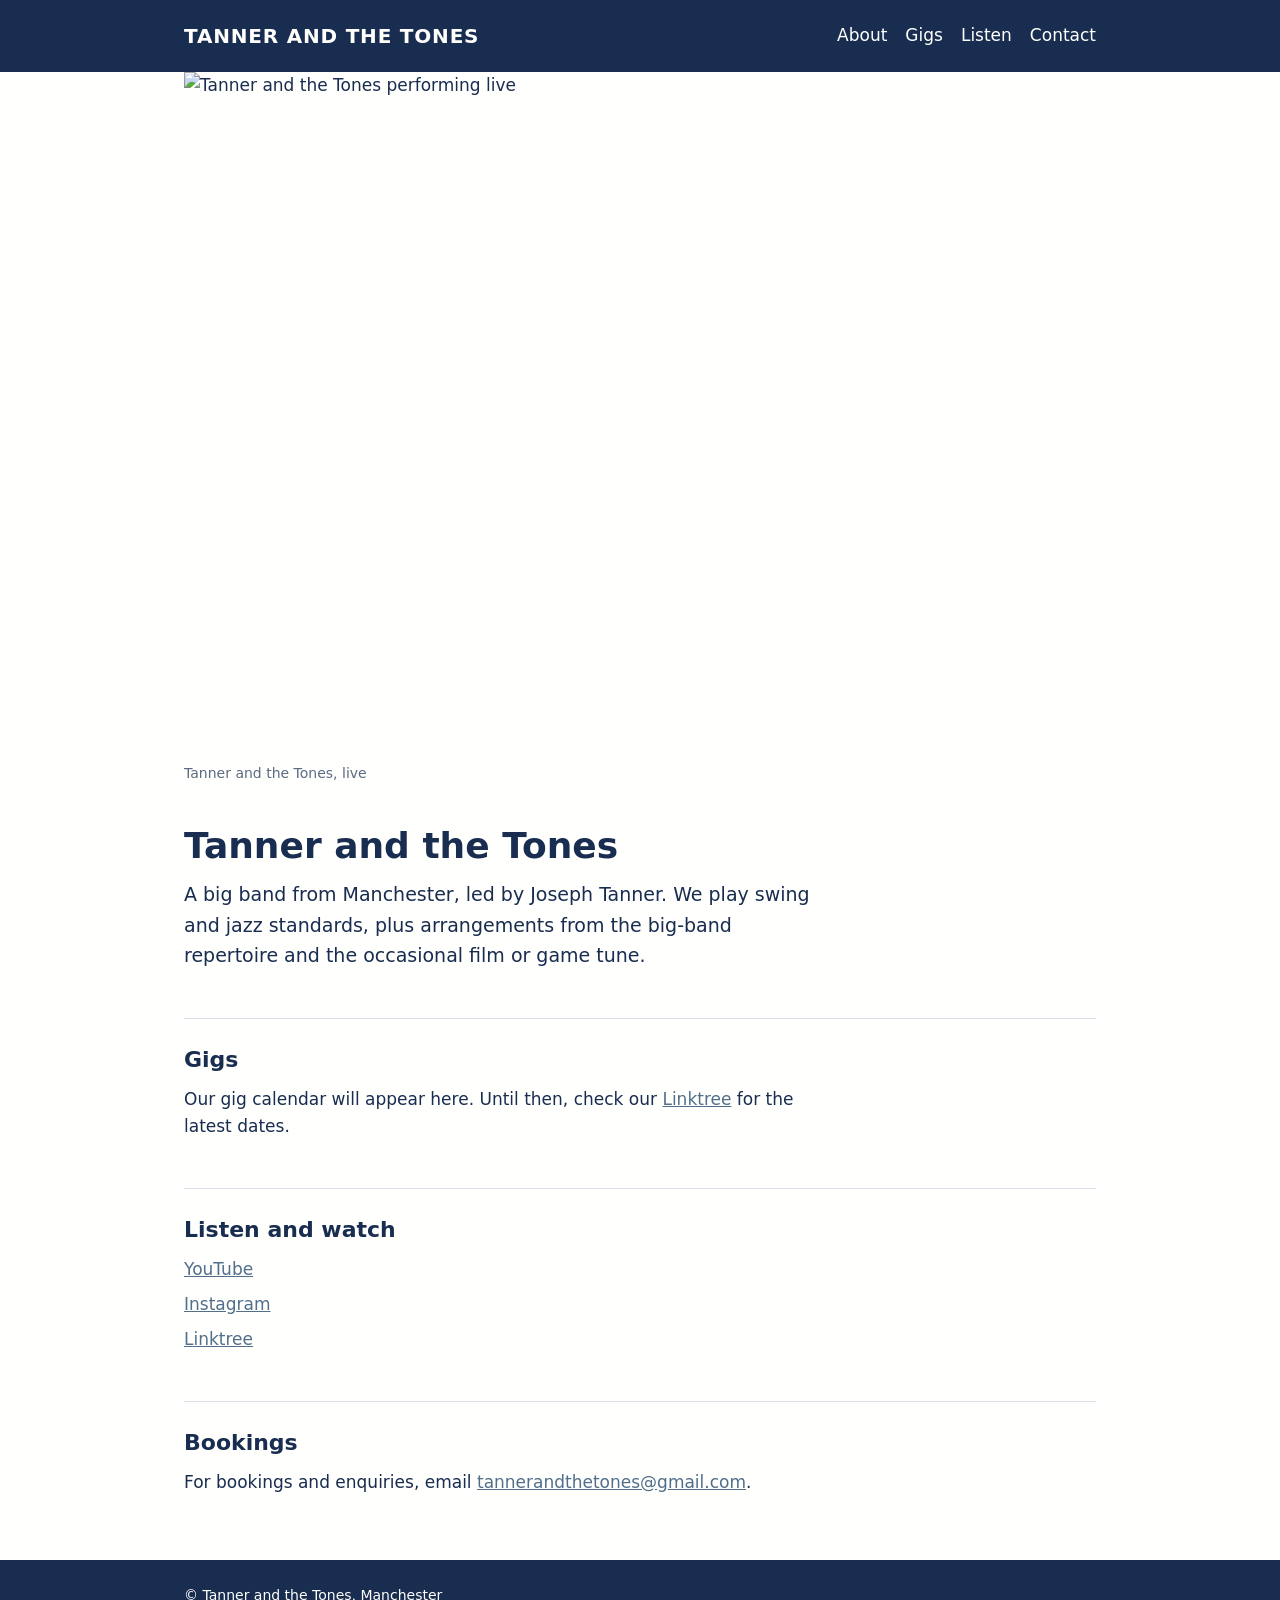
==== index.html @ 0545fab4 "Start of website" ====
<!doctype html>
<html lang="en">
  <head>
    <meta charset="utf-8" />
    <meta name="viewport" content="width=device-width, initial-scale=1" />
    <meta name="description" content="Tanner and the Tones, a big band from Manchester playing swing, jazz standards and big-band arrangements." />
    <meta name="theme-color" content="#192d50" />
    <title>Tanner and the Tones | Manchester Big Band</title>
    <link rel="stylesheet" href="styles.css?v=2" />
    <script src="script.js" defer></script>
  </head>
  <body>
    <header class="site-header">
      <a class="name" href="#top">Tanner and the Tones</a>
      <nav aria-label="Main navigation">
        <a href="#about">About</a>
        <a href="#gigs">Gigs</a>
        <a href="#listen">Listen</a>
        <a href="#contact">Contact</a>
      </nav>
    </header>

    <main id="top">
      <section class="hero">
        <img
          src="https://static.bandonthewall.org/app/uploads/2025/11/20199275D4A258C1CC031EAD6155E33288A86A4E69EC405DA0BA0A45FBB97D8D-1204x900.jpg"
          width="1204"
          height="900"
          alt="Tanner and the Tones performing live"
        />
        <p class="hero-caption">Tanner and the Tones, live</p>
      </section>

      <section class="intro" id="about">
        <h1>Tanner and the Tones</h1>
        <p class="lede">
          A big band from Manchester, led by Joseph Tanner. We play swing and jazz standards,
          plus arrangements from the big-band repertoire and the occasional film or game tune.
        </p>
      </section>

      <section class="section" id="gigs">
        <h2>Gigs</h2>
        <p>
          Our gig calendar will appear here. Until then, check our
          <a href="https://linktr.ee/tannerandthetones" target="_blank" rel="noreferrer">Linktree</a>
          for the latest dates.
        </p>
      </section>

      <section class="section" id="listen">
        <h2>Listen and watch</h2>
        <ul class="links">
          <li><a href="https://www.youtube.com/@tannerandthetones" target="_blank" rel="noreferrer">YouTube</a></li>
          <li><a href="https://www.instagram.com/manchesterjazzband" target="_blank" rel="noreferrer">Instagram</a></li>
          <li><a href="https://linktr.ee/tannerandthetones" target="_blank" rel="noreferrer">Linktree</a></li>
        </ul>
      </section>

      <section class="section" id="contact">
        <h2>Bookings</h2>
        <p>
          For bookings and enquiries, email
          <a href="mailto:tannerandthetones@gmail.com">tannerandthetones@gmail.com</a>.
        </p>
      </section>
    </main>

    <footer class="site-footer">
      <p>&copy; <span id="year"></span> Tanner and the Tones, Manchester</p>
    </footer>
  </body>
</html>
---- styles.css ----
:root {
  --navy: #192d50;
  --navy-light: #273f63;
  --shadow-blue: #516f8b;
  --paper: #fffffd;
  --muted: #5b6b82;
  --line: #d9e0ea;
}

* {
  box-sizing: border-box;
}

body {
  margin: 0;
  color: var(--navy);
  background: var(--paper);
  font-family: system-ui, -apple-system, "Segoe UI", Helvetica, Arial, sans-serif;
  font-size: 17px;
  line-height: 1.6;
}

a {
  color: var(--shadow-blue);
}

.site-header {
  display: flex;
  flex-wrap: wrap;
  justify-content: space-between;
  align-items: center;
  gap: 12px 24px;
  padding: 20px max(24px, calc((100% - 960px) / 2 + 24px));
  background: var(--navy);
  color: var(--paper);
}

.name {
  color: var(--paper);
  font-size: 20px;
  font-weight: 800;
  letter-spacing: 0.04em;
  text-transform: uppercase;
  text-decoration: none;
}

nav {
  display: flex;
  flex-wrap: wrap;
  gap: 18px;
}

nav a {
  color: var(--paper);
  text-decoration: none;
}

nav a:hover {
  text-decoration: underline;
}

main {
  max-width: 960px;
  margin: 0 auto;
  padding: 0 24px;
}

.hero img {
  display: block;
  width: 100%;
  max-width: 1204px;
  height: auto;
}

.hero-caption {
  margin: 8px 0 0;
  color: var(--muted);
  font-size: 14px;
}

.intro {
  padding-top: 40px;
}

h1,
h2 {
  line-height: 1.2;
  font-weight: 700;
}

h1 {
  margin: 0 0 12px;
  font-size: 36px;
}

h2 {
  margin: 0 0 12px;
  font-size: 22px;
}

.lede {
  max-width: 640px;
  margin: 0;
  font-size: 19px;
}

.section {
  margin-top: 48px;
  padding-top: 28px;
  border-top: 1px solid var(--line);
}

.section p {
  max-width: 640px;
  margin: 0;
}

.links {
  margin: 0;
  padding: 0;
  list-style: none;
}

.links li {
  margin-bottom: 8px;
}

.site-footer {
  margin-top: 64px;
  padding: 24px max(24px, calc((100% - 960px) / 2 + 24px)) 32px;
  background: var(--navy);
  color: var(--paper);
  font-size: 14px;
}

.site-footer p {
  margin: 0;
}

@media (max-width: 600px) {
  body {
    font-size: 16px;
  }

  h1 {
    font-size: 28px;
  }

  .lede {
    font-size: 17px;
  }
}
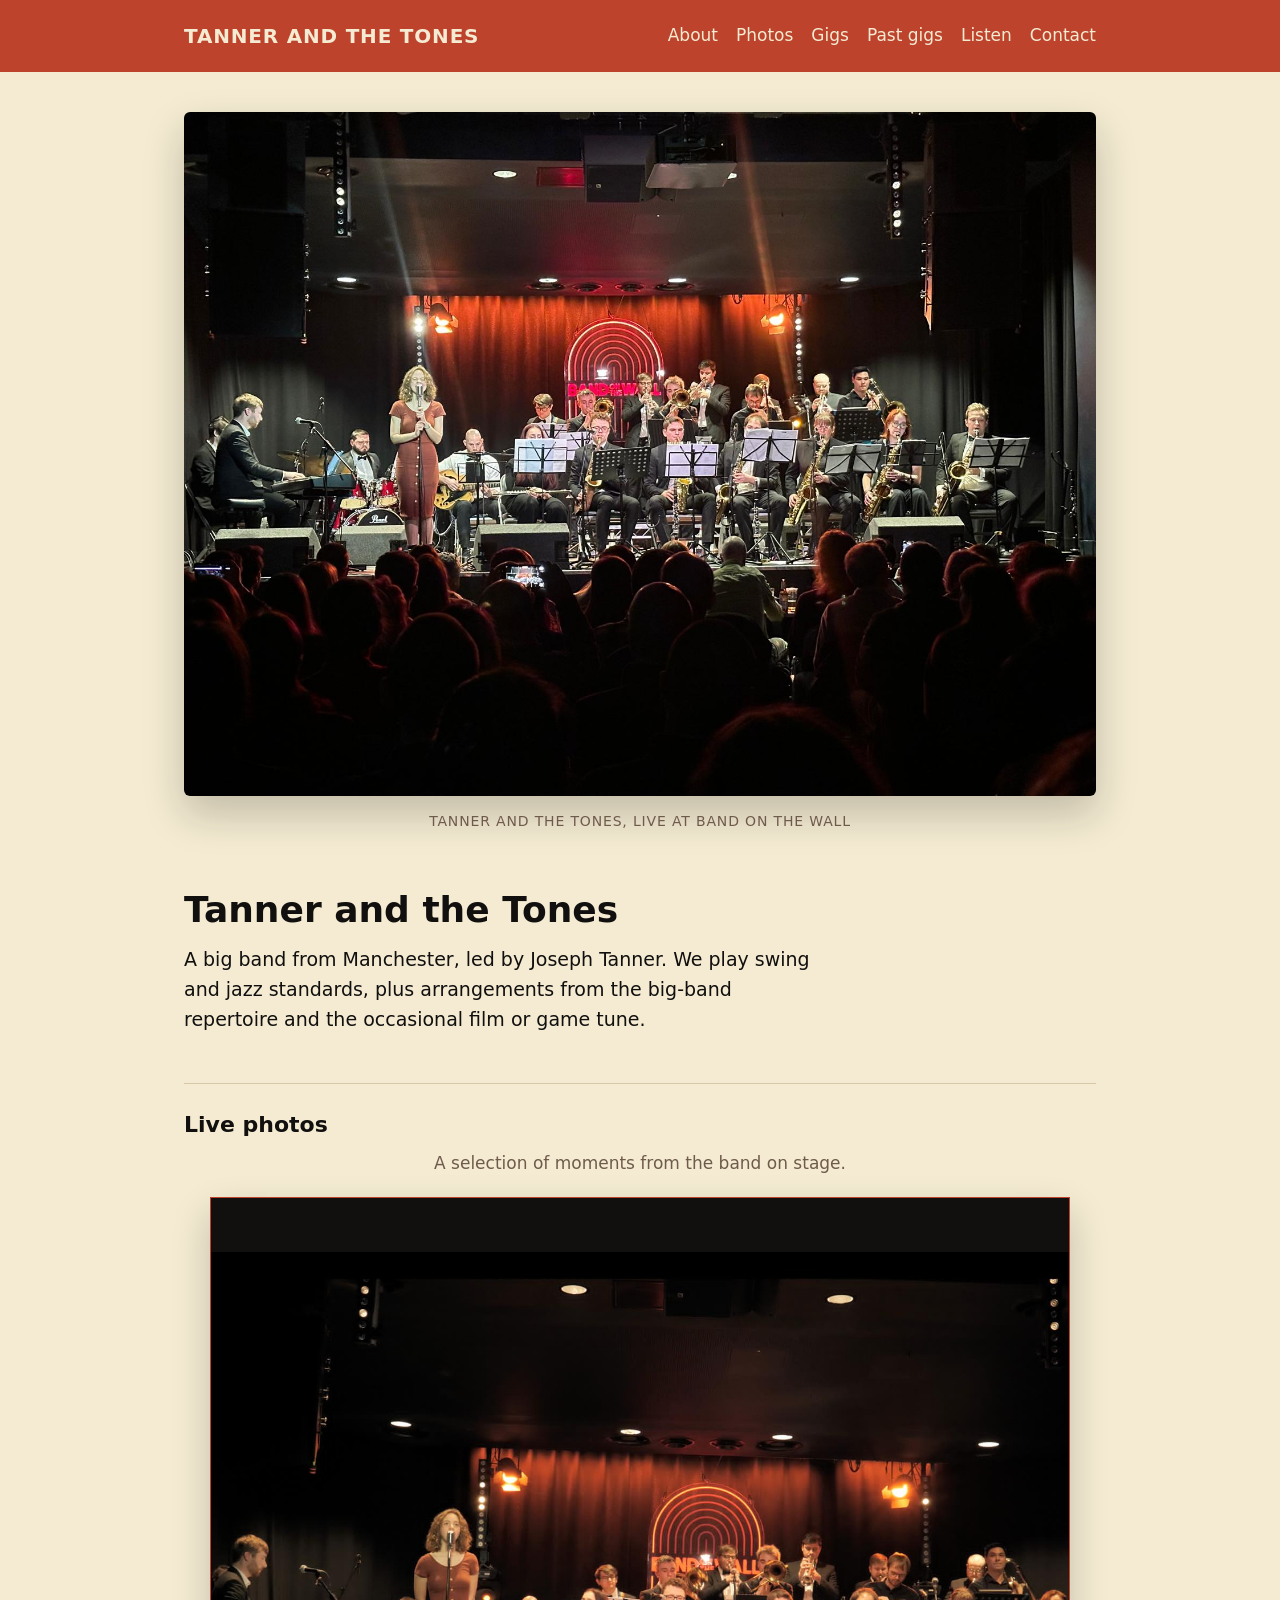
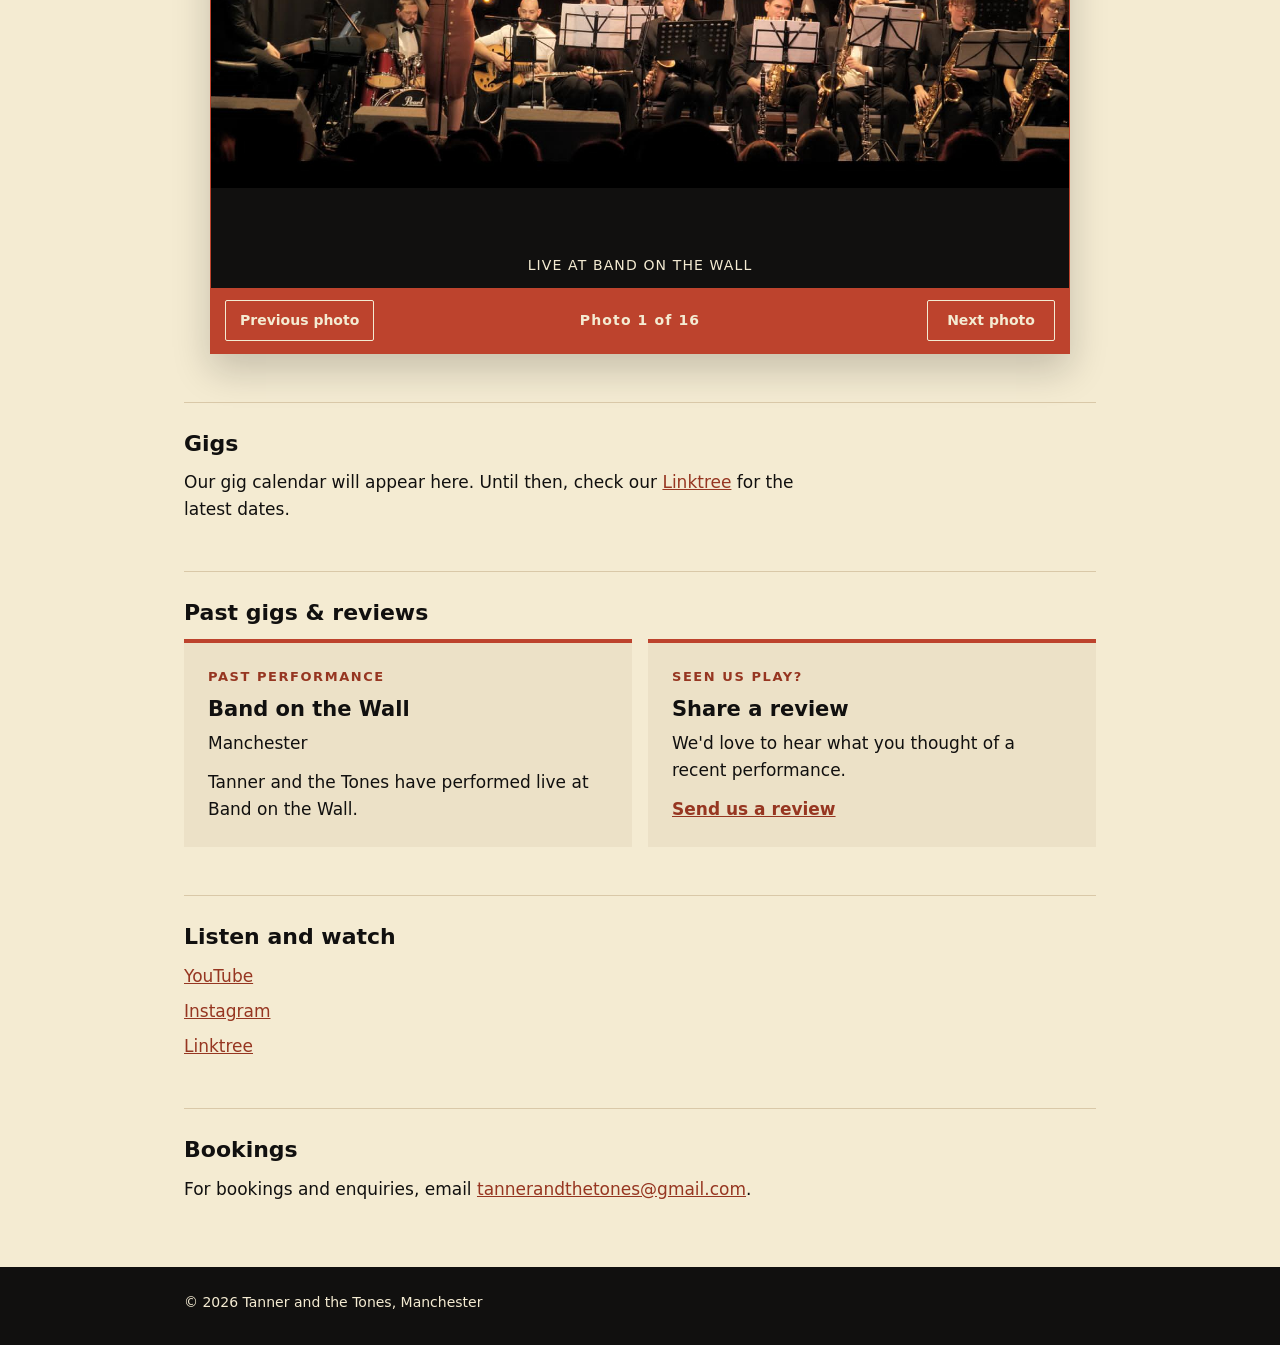
==== commit a88b6779: "First draft" ====
--- a/index.html
+++ b/index.html
@@ -4,17 +4,19 @@
     <meta charset="utf-8" />
     <meta name="viewport" content="width=device-width, initial-scale=1" />
     <meta name="description" content="Tanner and the Tones, a big band from Manchester playing swing, jazz standards and big-band arrangements." />
-    <meta name="theme-color" content="#192d50" />
+    <meta name="theme-color" content="#bd432d" />
     <title>Tanner and the Tones | Manchester Big Band</title>
-    <link rel="stylesheet" href="styles.css?v=2" />
-    <script src="script.js" defer></script>
+    <link rel="stylesheet" href="styles.css?v=7" />
+    <script src="script.js?v=5" defer></script>
   </head>
   <body>
     <header class="site-header">
       <a class="name" href="#top">Tanner and the Tones</a>
       <nav aria-label="Main navigation">
         <a href="#about">About</a>
+        <a href="#gallery">Photos</a>
         <a href="#gigs">Gigs</a>
+        <a href="#past-gigs">Past gigs</a>
         <a href="#listen">Listen</a>
         <a href="#contact">Contact</a>
       </nav>
@@ -23,12 +25,10 @@
     <main id="top">
       <section class="hero">
         <img
-          src="https://static.bandonthewall.org/app/uploads/2025/11/20199275D4A258C1CC031EAD6155E33288A86A4E69EC405DA0BA0A45FBB97D8D-1204x900.jpg"
-          width="1204"
-          height="900"
-          alt="Tanner and the Tones performing live"
+          src="images/95328e6d-9127-4f04-9e05-4b76561fd23a.jpg"
+          alt="Tanner and the Tones performing on stage at Band on the Wall"
         />
-        <p class="hero-caption">Tanner and the Tones, live</p>
+        <p class="hero-caption">Tanner and the Tones, live at Band on the Wall</p>
       </section>
 
       <section class="intro" id="about">
@@ -39,6 +39,82 @@
         </p>
       </section>
 
+      <section class="section" id="gallery">
+        <h2>Live photos</h2>
+        <p class="gallery-intro">A selection of moments from the band on stage.</p>
+        <div class="slideshow" aria-label="Live performance photos">
+          <figure class="slide" role="group" aria-roledescription="slide" aria-label="1 of 16">
+            <img src="images/6d522ff7-fffd-481b-b938-b2f9b677debf.jpg" alt="The vocalist and band performing on stage" loading="lazy" decoding="async" />
+            <figcaption>Live at Band on the Wall</figcaption>
+          </figure>
+          <figure class="slide" role="group" aria-roledescription="slide" aria-label="2 of 16" hidden>
+            <img src="images/434707fd-989b-46cb-b4ad-7c336427096f.jpg" alt="The full band performing for an audience" loading="lazy" decoding="async" />
+            <figcaption>The full band in concert</figcaption>
+          </figure>
+          <figure class="slide" role="group" aria-roledescription="slide" aria-label="3 of 16" hidden>
+            <img src="images/95328e6d-9127-4f04-9e05-4b76561fd23a.jpg" alt="Tanner and the Tones performing on stage" loading="lazy" decoding="async" />
+            <figcaption>Under the stage lights</figcaption>
+          </figure>
+          <figure class="slide" role="group" aria-roledescription="slide" aria-label="4 of 16" hidden>
+            <img src="images/1647b7a9-d60f-44a6-ba41-4b1c28fe983e.jpg" alt="The vocalist sings with the band behind her" loading="lazy" decoding="async" />
+            <figcaption>In the spotlight</figcaption>
+          </figure>
+          <figure class="slide" role="group" aria-roledescription="slide" aria-label="5 of 16" hidden>
+            <img src="images/4cfacc22-63d0-41e9-8a14-1b4b34bdee1a.jpg" alt="The band performing under blue stage lights" loading="lazy" decoding="async" />
+            <figcaption>Under the lights</figcaption>
+          </figure>
+          <figure class="slide" role="group" aria-roledescription="slide" aria-label="6 of 16" hidden>
+            <img src="images/63425625-6c52-454c-95c9-22c2303b75fa.jpg" alt="A singer performing as audience members watch" loading="lazy" decoding="async" />
+            <figcaption>From the audience</figcaption>
+          </figure>
+          <figure class="slide" role="group" aria-roledescription="slide" aria-label="7 of 16" hidden>
+            <img src="images/732d7594-bc0e-4bf4-a0cb-38f866505c19.jpg" alt="The vocalist singing into a vintage-style microphone" loading="lazy" decoding="async" />
+            <figcaption>At the microphone</figcaption>
+          </figure>
+          <figure class="slide" role="group" aria-roledescription="slide" aria-label="8 of 16" hidden>
+            <img src="images/7a2bed8c-7798-4ca6-a8c0-f41ebb64ebb1.jpg" alt="A clarinet player and vocalist performing together" loading="lazy" decoding="async" />
+            <figcaption>Clarinet and voice</figcaption>
+          </figure>
+          <figure class="slide" role="group" aria-roledescription="slide" aria-label="9 of 16" hidden>
+            <img src="images/8a810711-73c4-4f75-a551-a7cd9a2560e7.jpg" alt="The ensemble playing on stage" loading="lazy" decoding="async" />
+            <figcaption>On stage together</figcaption>
+          </figure>
+          <figure class="slide" role="group" aria-roledescription="slide" aria-label="10 of 16" hidden>
+            <img src="images/92164fca-6159-4809-af2d-9b7a67fc2637.jpg" alt="The pianist and guitarist playing under warm stage lights" loading="lazy" decoding="async" />
+            <figcaption>In the rhythm section</figcaption>
+          </figure>
+          <figure class="slide" role="group" aria-roledescription="slide" aria-label="11 of 16" hidden>
+            <img src="images/IMG_1140.JPG" alt="A close-up of the vocalist performing" loading="lazy" decoding="async" />
+            <figcaption>A vocal solo</figcaption>
+          </figure>
+          <figure class="slide" role="group" aria-roledescription="slide" aria-label="12 of 16" hidden>
+            <img src="images/a4cc4ff6-6c05-411a-9e3b-f3fa756fa108.jpg" alt="Two horn players performing" loading="lazy" decoding="async" />
+            <figcaption>The horn section</figcaption>
+          </figure>
+          <figure class="slide" role="group" aria-roledescription="slide" aria-label="13 of 16" hidden>
+            <img src="images/c4ee8553-2c21-480e-9ccd-ee146518cfb2.jpg" alt="The band performing beneath the venue lights" loading="lazy" decoding="async" />
+            <figcaption>Big-band sound</figcaption>
+          </figure>
+          <figure class="slide" role="group" aria-roledescription="slide" aria-label="14 of 16" hidden>
+            <img src="images/dbf17c4e-1bd0-468d-beed-92f5a3818792.jpg" alt="The band performing to a crowd" loading="lazy" decoding="async" />
+            <figcaption>Live in Manchester</figcaption>
+          </figure>
+          <figure class="slide" role="group" aria-roledescription="slide" aria-label="15 of 16" hidden>
+            <img src="images/e700ea02-39ec-48f5-8850-edf84880b85f.jpg" alt="The full ensemble performing on stage" loading="lazy" decoding="async" />
+            <figcaption>The whole ensemble</figcaption>
+          </figure>
+          <figure class="slide" role="group" aria-roledescription="slide" aria-label="16 of 16" hidden>
+            <img src="images/f413118e-bdd1-4f2b-908d-64d8506ed286.jpg" alt="A saxophonist playing a solo" loading="lazy" decoding="async" />
+            <figcaption>Saxophone solo</figcaption>
+          </figure>
+          <div class="slideshow-controls">
+            <button class="slide-button" type="button" data-slide-direction="previous">Previous photo</button>
+            <p class="slide-position" aria-live="polite" aria-atomic="true">Photo 1 of 16</p>
+            <button class="slide-button" type="button" data-slide-direction="next">Next photo</button>
+          </div>
+        </div>
+      </section>
+
       <section class="section" id="gigs">
         <h2>Gigs</h2>
         <p>
@@ -46,6 +122,24 @@
           <a href="https://linktr.ee/tannerandthetones" target="_blank" rel="noreferrer">Linktree</a>
           for the latest dates.
         </p>
+      </section>
+
+      <section class="section" id="past-gigs">
+        <h2>Past gigs &amp; reviews</h2>
+        <div class="gig-review-grid">
+          <article class="info-card">
+            <p class="eyebrow">Past performance</p>
+            <h3>Band on the Wall</h3>
+            <p>Manchester</p>
+            <p>Tanner and the Tones have performed live at Band on the Wall.</p>
+          </article>
+          <article class="info-card">
+            <p class="eyebrow">Seen us play?</p>
+            <h3>Share a review</h3>
+            <p>We'd love to hear what you thought of a recent performance.</p>
+            <a href="mailto:tannerandthetones@gmail.com?subject=Review%20for%20Tanner%20and%20the%20Tones">Send us a review</a>
+          </article>
+        </div>
       </section>
 
       <section class="section" id="listen">
--- a/styles.css
+++ b/styles.css
@@ -1,10 +1,11 @@
 :root {
-  --navy: #192d50;
-  --navy-light: #273f63;
-  --shadow-blue: #516f8b;
-  --paper: #fffffd;
-  --muted: #5b6b82;
-  --line: #d9e0ea;
+  --terracotta: #bd432d;
+  --terracotta-dark: #963621;
+  --cream: #f4ebd2;
+  --black: #11100f;
+  --paper: var(--cream);
+  --muted: #6f5b4c;
+  --line: #d9c8a8;
 }
 
 * {
@@ -13,7 +14,7 @@
 
 body {
   margin: 0;
-  color: var(--navy);
+  color: var(--black);
   background: var(--paper);
   font-family: system-ui, -apple-system, "Segoe UI", Helvetica, Arial, sans-serif;
   font-size: 17px;
@@ -21,7 +22,7 @@
 }
 
 a {
-  color: var(--shadow-blue);
+  color: var(--terracotta-dark);
 }
 
 .site-header {
@@ -31,12 +32,12 @@
   align-items: center;
   gap: 12px 24px;
   padding: 20px max(24px, calc((100% - 960px) / 2 + 24px));
-  background: var(--navy);
+  background: var(--terracotta);
   color: var(--paper);
 }
 
 .name {
-  color: var(--paper);
+  color: var(--cream);
   font-size: 20px;
   font-weight: 800;
   letter-spacing: 0.04em;
@@ -51,7 +52,7 @@
 }
 
 nav a {
-  color: var(--paper);
+  color: var(--cream);
   text-decoration: none;
 }
 
@@ -65,21 +66,123 @@
   padding: 0 24px;
 }
 
+.hero {
+  padding-top: 40px;
+}
+
 .hero img {
   display: block;
   width: 100%;
-  max-width: 1204px;
-  height: auto;
+  aspect-ratio: 4 / 3;
+  object-fit: cover;
+  object-position: center;
+  border-radius: 6px;
+  box-shadow: 0 18px 40px rgb(17 16 15 / 22%);
 }
 
 .hero-caption {
-  margin: 8px 0 0;
+  margin: 14px 0 0;
   color: var(--muted);
   font-size: 14px;
+  letter-spacing: 0.06em;
+  text-align: center;
+  text-transform: uppercase;
+}
+
+.section .gallery-intro {
+  max-width: 860px;
+  margin: 0 auto 20px;
+  color: var(--muted);
+  text-align: center;
+}
+
+.slideshow {
+  max-width: 860px;
+  margin: 0 auto;
+  overflow: hidden;
+  border: 1px solid var(--terracotta);
+  background: var(--black);
+  box-shadow: 0 16px 36px rgb(17 16 15 / 20%);
+}
+
+.slide {
+  margin: 0;
+}
+
+.slide[hidden] {
+  display: none;
+}
+
+.slide img {
+  display: block;
+  width: 100%;
+  aspect-ratio: 4 / 3;
+  object-fit: contain;
+  background: var(--black);
+}
+
+.slide figcaption {
+  padding: 12px 18px;
+  color: var(--cream);
+  font-size: 14px;
+  letter-spacing: 0.08em;
+  text-align: center;
+  text-transform: uppercase;
+}
+
+.slideshow-controls {
+  display: grid;
+  grid-template-columns: 1fr auto 1fr;
+  align-items: center;
+  gap: 12px;
+  padding: 12px 14px;
+  background: var(--terracotta);
+}
+
+.slide-button {
+  min-width: 128px;
+  padding: 8px 14px;
+  border: 1px solid var(--cream);
+  border-radius: 2px;
+  color: var(--cream);
+  background: transparent;
+  font: inherit;
+  font-size: 14px;
+  font-weight: 700;
+  cursor: pointer;
+  transition: color 160ms ease, background-color 160ms ease;
+}
+
+.slide-button:hover {
+  color: var(--black);
+  background: var(--cream);
+}
+
+.slide-button:focus-visible {
+  outline: 3px solid var(--cream);
+  outline-offset: 3px;
+}
+
+.slide-button[data-slide-direction="previous"] {
+  justify-self: start;
+}
+
+.slide-button[data-slide-direction="next"] {
+  justify-self: end;
+}
+
+.slide-position {
+  margin: 0;
+  color: var(--cream);
+  font-size: 14px;
+  font-weight: 700;
+  letter-spacing: 0.08em;
+  text-align: center;
+  white-space: nowrap;
 }
 
 .intro {
-  padding-top: 40px;
+  padding-top: 56px;
 }
 
 h1,
@@ -115,6 +218,47 @@
   margin: 0;
 }
 
+.gig-review-grid {
+  display: grid;
+  grid-template-columns: repeat(2, minmax(0, 1fr));
+  gap: 16px;
+}
+
+.info-card {
+  padding: 24px;
+  border-top: 4px solid var(--terracotta);
+  background: #ece1c7;
+}
+
+.info-card .eyebrow {
+  margin: 0 0 8px;
+  color: var(--terracotta-dark);
+  font-size: 13px;
+  font-weight: 800;
+  letter-spacing: 0.12em;
+  text-transform: uppercase;
+}
+
+.info-card h3 {
+  margin: 0 0 8px;
+  font-size: 21px;
+  line-height: 1.25;
+}
+
+.info-card p {
+  margin-bottom: 12px;
+}
+
+.info-card p:last-of-type {
+  margin-bottom: 0;
+}
+
+.info-card a {
+  display: inline-block;
+  margin-top: 12px;
+  font-weight: 700;
+}
+
 .links {
   margin: 0;
   padding: 0;
@@ -128,8 +272,8 @@
 .site-footer {
   margin-top: 64px;
   padding: 24px max(24px, calc((100% - 960px) / 2 + 24px)) 32px;
-  background: var(--navy);
-  color: var(--paper);
+  background: var(--black);
+  color: var(--cream);
   font-size: 14px;
 }
 
@@ -142,6 +286,27 @@
     font-size: 16px;
   }
 
+  .gig-review-grid {
+    grid-template-columns: 1fr;
+  }
+
+  .slideshow-controls {
+    grid-template-columns: 1fr 1fr;
+    gap: 8px;
+    padding: 10px;
+  }
+
+  .slide-position {
+    grid-column: 1 / -1;
+    grid-row: 1;
+  }
+
+  .slide-button {
+    grid-row: 2;
+    padding: 8px 10px;
+    font-size: 13px;
+  }
+
   h1 {
     font-size: 28px;
   }
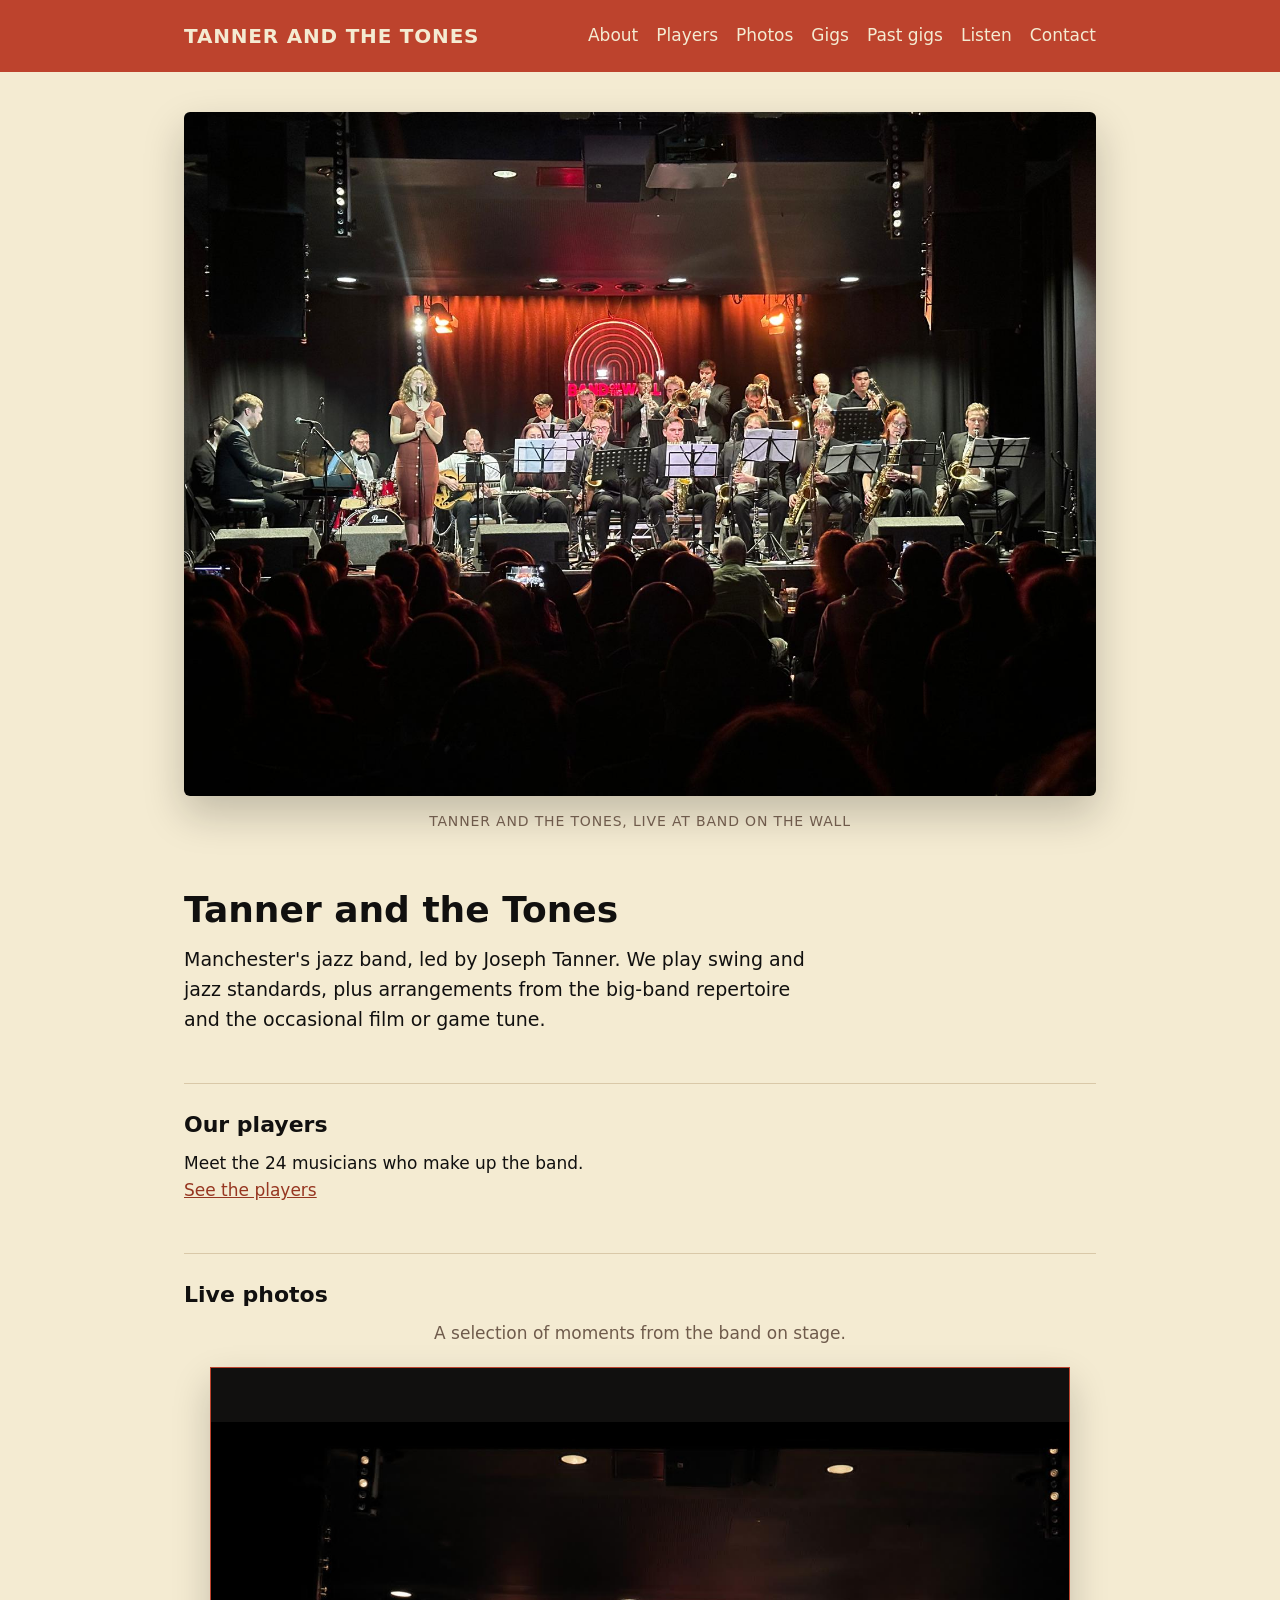
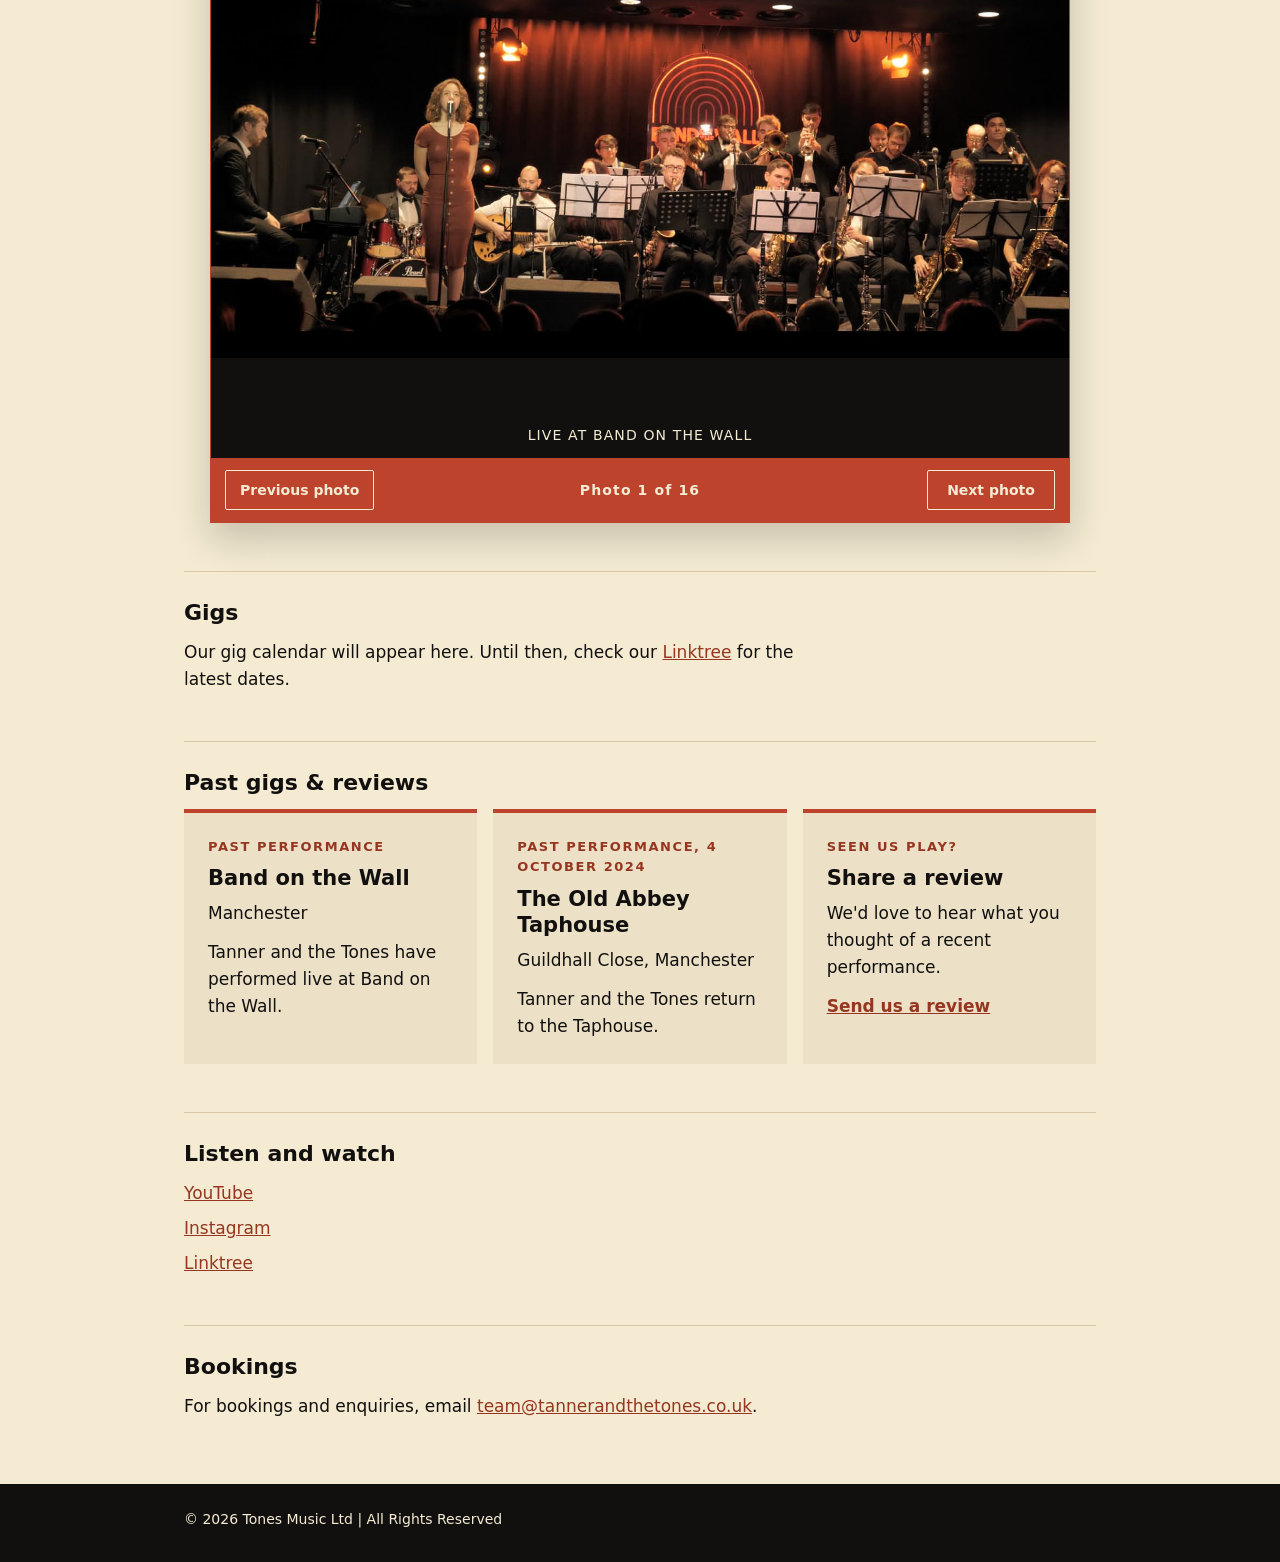
==== commit 6c44559b: "Adding players page" ====
--- a/index.html
+++ b/index.html
@@ -6,7 +6,7 @@
     <meta name="description" content="Tanner and the Tones, a big band from Manchester playing swing, jazz standards and big-band arrangements." />
     <meta name="theme-color" content="#bd432d" />
     <title>Tanner and the Tones | Manchester Big Band</title>
-    <link rel="stylesheet" href="styles.css?v=7" />
+    <link rel="stylesheet" href="styles.css?v=9" />
     <script src="script.js?v=5" defer></script>
   </head>
   <body>
@@ -14,6 +14,7 @@
       <a class="name" href="#top">Tanner and the Tones</a>
       <nav aria-label="Main navigation">
         <a href="#about">About</a>
+        <a href="players.html">Players</a>
         <a href="#gallery">Photos</a>
         <a href="#gigs">Gigs</a>
         <a href="#past-gigs">Past gigs</a>
@@ -34,9 +35,15 @@
       <section class="intro" id="about">
         <h1>Tanner and the Tones</h1>
         <p class="lede">
-          A big band from Manchester, led by Joseph Tanner. We play swing and jazz standards,
+          Manchester's jazz band, led by Joseph Tanner. We play swing and jazz standards,
           plus arrangements from the big-band repertoire and the occasional film or game tune.
         </p>
+      </section>
+
+      <section class="section" id="lineup">
+        <h2>Our players</h2>
+        <p>Meet the 24 musicians who make up the band.</p>
+        <p><a href="players.html">See the players</a></p>
       </section>
 
       <section class="section" id="gallery">
@@ -134,10 +141,16 @@
             <p>Tanner and the Tones have performed live at Band on the Wall.</p>
           </article>
           <article class="info-card">
+            <p class="eyebrow">Past performance, 4 October 2024</p>
+            <h3>The Old Abbey Taphouse</h3>
+            <p>Guildhall Close, Manchester</p>
+            <p>Tanner and the Tones return to the Taphouse.</p>
+          </article>
+          <article class="info-card">
             <p class="eyebrow">Seen us play?</p>
             <h3>Share a review</h3>
             <p>We'd love to hear what you thought of a recent performance.</p>
-            <a href="mailto:tannerandthetones@gmail.com?subject=Review%20for%20Tanner%20and%20the%20Tones">Send us a review</a>
+            <a href="mailto:team@tannerandthetones.co.uk?subject=Review%20for%20Tanner%20and%20the%20Tones">Send us a review</a>
           </article>
         </div>
       </section>
@@ -155,13 +168,13 @@
         <h2>Bookings</h2>
         <p>
           For bookings and enquiries, email
-          <a href="mailto:tannerandthetones@gmail.com">tannerandthetones@gmail.com</a>.
+          <a href="mailto:team@tannerandthetones.co.uk">team@tannerandthetones.co.uk</a>.
         </p>
       </section>
     </main>
 
     <footer class="site-footer">
-      <p>&copy; <span id="year"></span> Tanner and the Tones, Manchester</p>
+      <p>&copy; <span id="year"></span> Tones Music Ltd | All Rights Reserved</p>
     </footer>
   </body>
 </html>
--- a/styles.css
+++ b/styles.css
@@ -220,8 +220,33 @@
 
 .gig-review-grid {
   display: grid;
-  grid-template-columns: repeat(2, minmax(0, 1fr));
+  grid-template-columns: repeat(auto-fit, minmax(240px, 1fr));
   gap: 16px;
+}
+
+.player-grid {
+  display: grid;
+  grid-template-columns: repeat(auto-fill, minmax(180px, 1fr));
+  gap: 24px;
+}
+
+.player-photo {
+  aspect-ratio: 1 / 1;
+  display: grid;
+  place-items: center;
+  border: 2px dashed var(--terracotta);
+  background: #ece1c7;
+  color: var(--terracotta-dark);
+  font-size: 14px;
+}
+
+.player-card h3 {
+  margin: 12px 0 0;
+  font-size: 18px;
+}
+
+.player-card p {
+  margin: 4px 0 0;
 }
 
 .info-card {
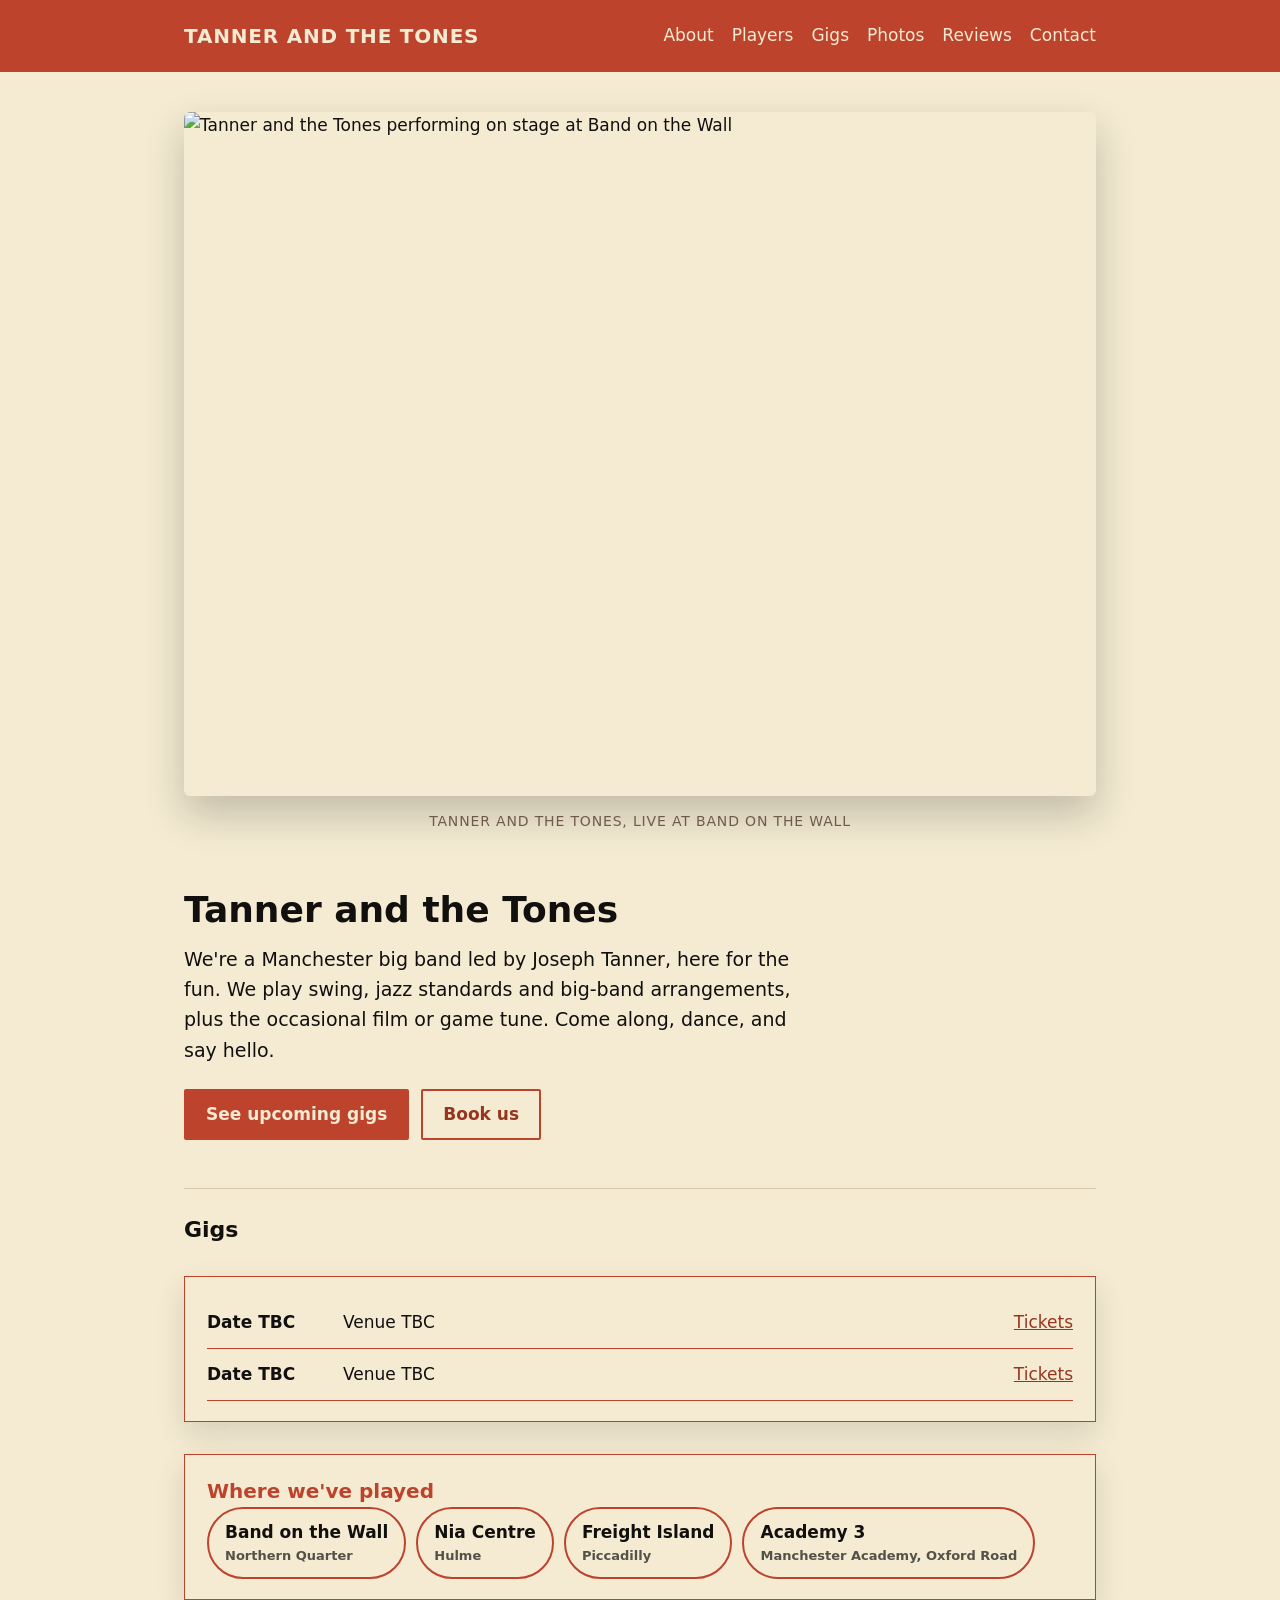
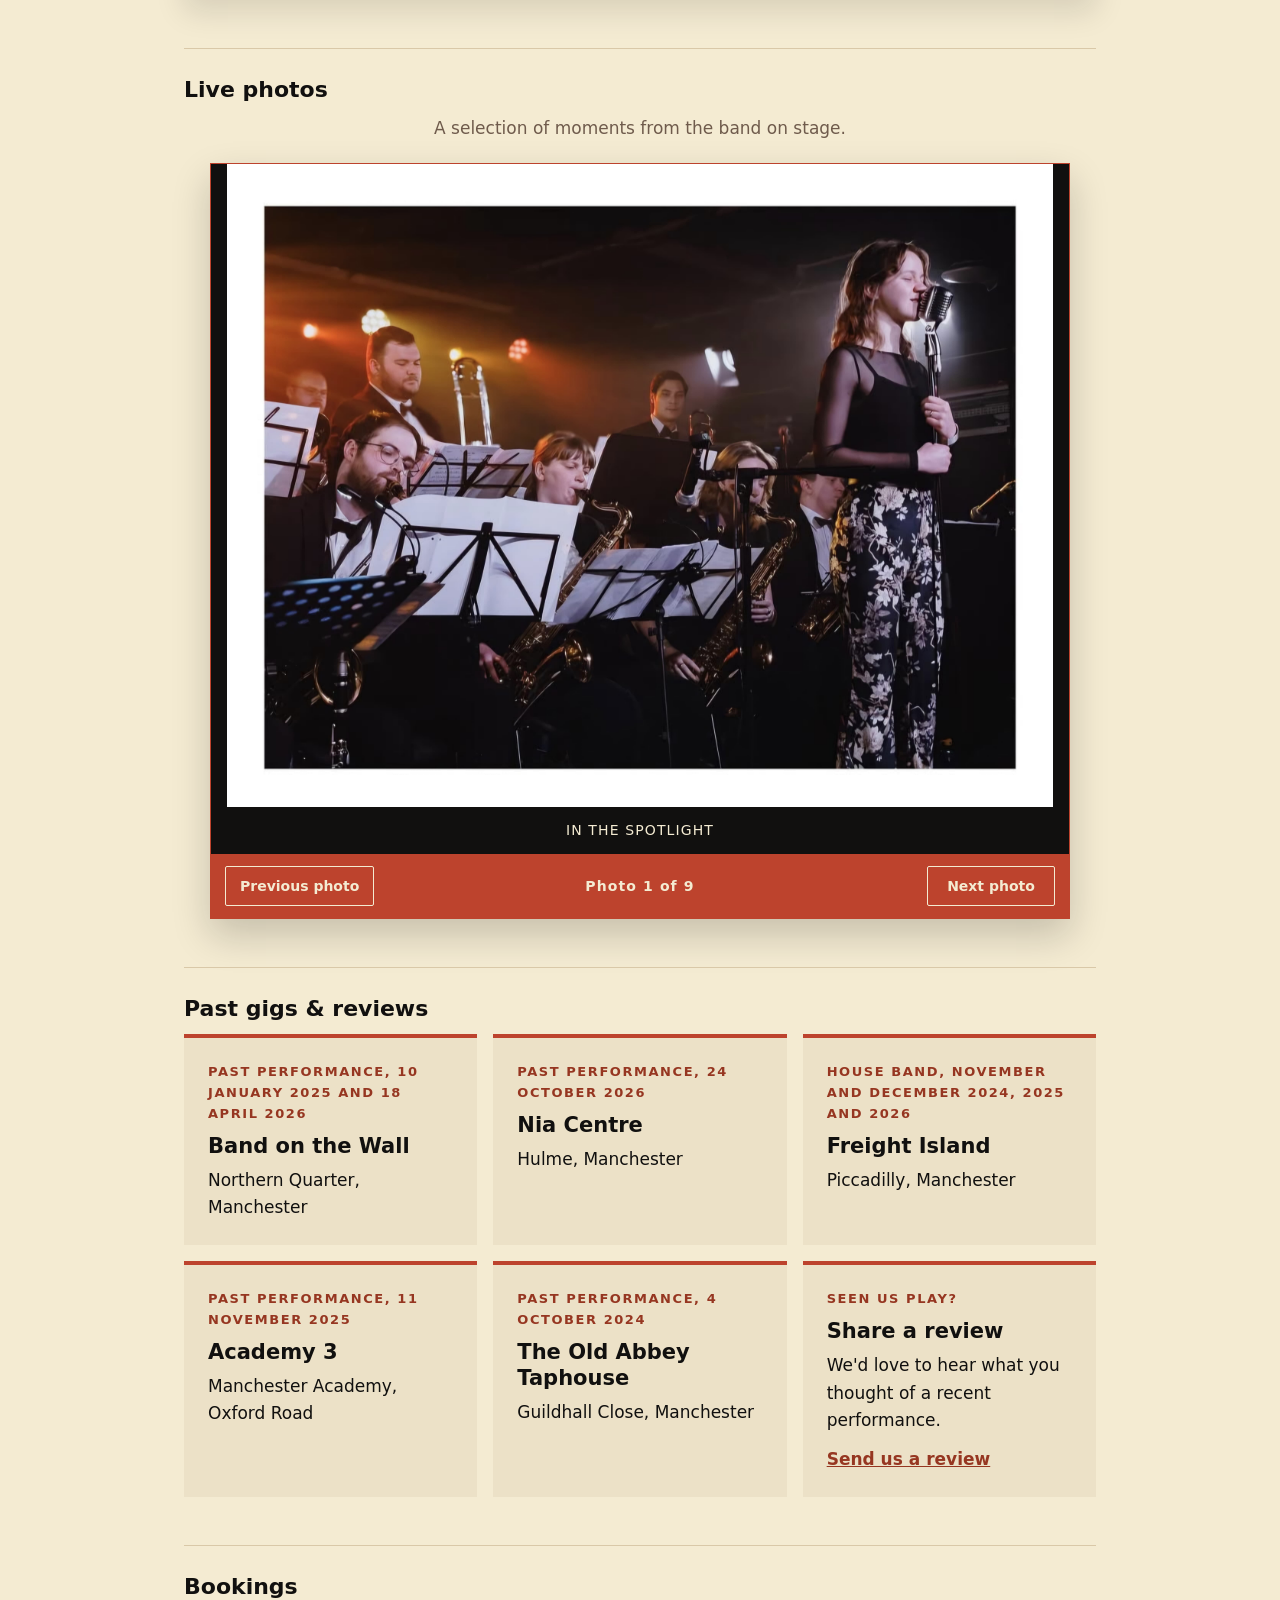
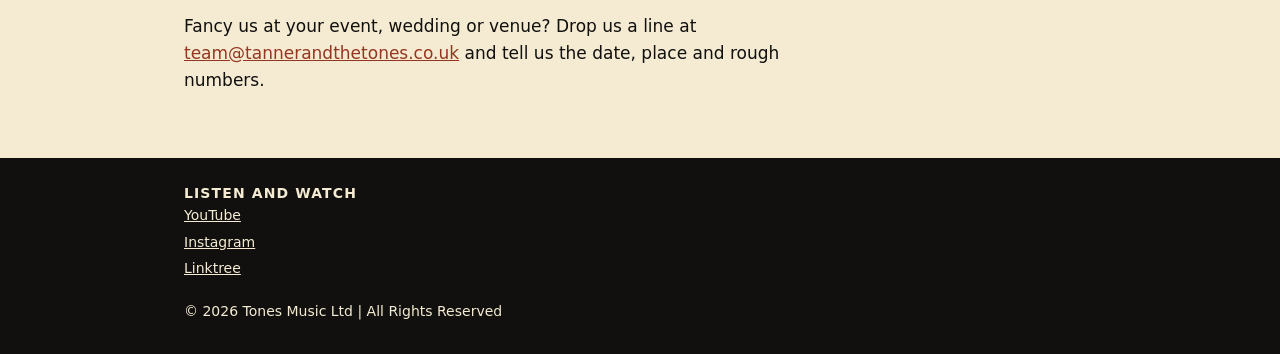
==== commit 1a13f51f: "Some changes" ====
--- a/index.html
+++ b/index.html
@@ -6,7 +6,7 @@
     <meta name="description" content="Tanner and the Tones, a big band from Manchester playing swing, jazz standards and big-band arrangements." />
     <meta name="theme-color" content="#bd432d" />
     <title>Tanner and the Tones | Manchester Big Band</title>
-    <link rel="stylesheet" href="styles.css?v=9" />
+    <link rel="stylesheet" href="styles.css?v=16" />
     <script src="script.js?v=5" defer></script>
   </head>
   <body>
@@ -15,10 +15,9 @@
       <nav aria-label="Main navigation">
         <a href="#about">About</a>
         <a href="players.html">Players</a>
+        <a href="#gigs">Gigs</a>
         <a href="#gallery">Photos</a>
-        <a href="#gigs">Gigs</a>
-        <a href="#past-gigs">Past gigs</a>
-        <a href="#listen">Listen</a>
+        <a href="#past-gigs">Reviews</a>
         <a href="#contact">Contact</a>
       </nav>
     </header>
@@ -35,116 +34,117 @@
       <section class="intro" id="about">
         <h1>Tanner and the Tones</h1>
         <p class="lede">
-          Manchester's jazz band, led by Joseph Tanner. We play swing and jazz standards,
-          plus arrangements from the big-band repertoire and the occasional film or game tune.
+          We're a Manchester big band led by Joseph Tanner, here for the fun. We play swing,
+          jazz standards and big-band arrangements, plus the occasional film or game tune.
+          Come along, dance, and say hello.
+        </p>
+        <p class="hero-actions">
+          <a class="button" href="#gigs">See upcoming gigs</a>
+          <a class="button button-secondary" href="mailto:team@tannerandthetones.co.uk?subject=Booking%20enquiry">Book us</a>
         </p>
       </section>
 
-      <section class="section" id="lineup">
-        <h2>Our players</h2>
-        <p>Meet the 24 musicians who make up the band.</p>
-        <p><a href="players.html">See the players</a></p>
+      <section class="section" id="gigs">
+        <h2>Gigs</h2>
+        <!-- Update this list by hand: copy an <li> for each gig and replace the date, venue and ticket link. -->
+        <ul class="gig-list">
+          <li>
+            <span class="gig-date">Date TBC</span>
+            <span class="gig-venue">Venue TBC</span>
+            <a class="gig-ticket" href="#">Tickets</a>
+          </li>
+          <li>
+            <span class="gig-date">Date TBC</span>
+            <span class="gig-venue">Venue TBC</span>
+            <a class="gig-ticket" href="#">Tickets</a>
+          </li>
+        </ul>
+        <div class="venue-row">
+          <p class="venue-label">Where we've played</p>
+          <ul class="venue-list">
+            <li><a href="https://bandonthewall.org/" target="_blank" rel="noreferrer">Band on the Wall<span>Northern Quarter</span></a></li>
+            <li><a href="https://www.niamos.co.uk/" target="_blank" rel="noreferrer">Nia Centre<span>Hulme</span></a></li>
+            <li><a href="https://www.escapetofreightisland.com/" target="_blank" rel="noreferrer">Freight Island<span>Piccadilly</span></a></li>
+            <li><a href="https://www.manchesteracademy.net/venue/info?slug=manchester-academy-3" target="_blank" rel="noreferrer">Academy 3<span>Manchester Academy, Oxford Road</span></a></li>
+          </ul>
+        </div>
       </section>
 
       <section class="section" id="gallery">
         <h2>Live photos</h2>
         <p class="gallery-intro">A selection of moments from the band on stage.</p>
         <div class="slideshow" aria-label="Live performance photos">
-          <figure class="slide" role="group" aria-roledescription="slide" aria-label="1 of 16">
-            <img src="images/6d522ff7-fffd-481b-b938-b2f9b677debf.jpg" alt="The vocalist and band performing on stage" loading="lazy" decoding="async" />
-            <figcaption>Live at Band on the Wall</figcaption>
-          </figure>
-          <figure class="slide" role="group" aria-roledescription="slide" aria-label="2 of 16" hidden>
-            <img src="images/434707fd-989b-46cb-b4ad-7c336427096f.jpg" alt="The full band performing for an audience" loading="lazy" decoding="async" />
-            <figcaption>The full band in concert</figcaption>
-          </figure>
-          <figure class="slide" role="group" aria-roledescription="slide" aria-label="3 of 16" hidden>
-            <img src="images/95328e6d-9127-4f04-9e05-4b76561fd23a.jpg" alt="Tanner and the Tones performing on stage" loading="lazy" decoding="async" />
-            <figcaption>Under the stage lights</figcaption>
-          </figure>
-          <figure class="slide" role="group" aria-roledescription="slide" aria-label="4 of 16" hidden>
+          <figure class="slide" role="group" aria-roledescription="slide" aria-label="1 of 9">
             <img src="images/1647b7a9-d60f-44a6-ba41-4b1c28fe983e.jpg" alt="The vocalist sings with the band behind her" loading="lazy" decoding="async" />
             <figcaption>In the spotlight</figcaption>
           </figure>
-          <figure class="slide" role="group" aria-roledescription="slide" aria-label="5 of 16" hidden>
+          <figure class="slide" role="group" aria-roledescription="slide" aria-label="2 of 9" hidden>
             <img src="images/4cfacc22-63d0-41e9-8a14-1b4b34bdee1a.jpg" alt="The band performing under blue stage lights" loading="lazy" decoding="async" />
             <figcaption>Under the lights</figcaption>
           </figure>
-          <figure class="slide" role="group" aria-roledescription="slide" aria-label="6 of 16" hidden>
-            <img src="images/63425625-6c52-454c-95c9-22c2303b75fa.jpg" alt="A singer performing as audience members watch" loading="lazy" decoding="async" />
-            <figcaption>From the audience</figcaption>
-          </figure>
-          <figure class="slide" role="group" aria-roledescription="slide" aria-label="7 of 16" hidden>
+          <figure class="slide" role="group" aria-roledescription="slide" aria-label="3 of 9" hidden>
             <img src="images/732d7594-bc0e-4bf4-a0cb-38f866505c19.jpg" alt="The vocalist singing into a vintage-style microphone" loading="lazy" decoding="async" />
             <figcaption>At the microphone</figcaption>
           </figure>
-          <figure class="slide" role="group" aria-roledescription="slide" aria-label="8 of 16" hidden>
+          <figure class="slide" role="group" aria-roledescription="slide" aria-label="4 of 9" hidden>
             <img src="images/7a2bed8c-7798-4ca6-a8c0-f41ebb64ebb1.jpg" alt="A clarinet player and vocalist performing together" loading="lazy" decoding="async" />
             <figcaption>Clarinet and voice</figcaption>
           </figure>
-          <figure class="slide" role="group" aria-roledescription="slide" aria-label="9 of 16" hidden>
-            <img src="images/8a810711-73c4-4f75-a551-a7cd9a2560e7.jpg" alt="The ensemble playing on stage" loading="lazy" decoding="async" />
-            <figcaption>On stage together</figcaption>
-          </figure>
-          <figure class="slide" role="group" aria-roledescription="slide" aria-label="10 of 16" hidden>
+          <figure class="slide" role="group" aria-roledescription="slide" aria-label="5 of 9" hidden>
             <img src="images/92164fca-6159-4809-af2d-9b7a67fc2637.jpg" alt="The pianist and guitarist playing under warm stage lights" loading="lazy" decoding="async" />
             <figcaption>In the rhythm section</figcaption>
           </figure>
-          <figure class="slide" role="group" aria-roledescription="slide" aria-label="11 of 16" hidden>
-            <img src="images/IMG_1140.JPG" alt="A close-up of the vocalist performing" loading="lazy" decoding="async" />
-            <figcaption>A vocal solo</figcaption>
-          </figure>
-          <figure class="slide" role="group" aria-roledescription="slide" aria-label="12 of 16" hidden>
+          <figure class="slide" role="group" aria-roledescription="slide" aria-label="6 of 9" hidden>
             <img src="images/a4cc4ff6-6c05-411a-9e3b-f3fa756fa108.jpg" alt="Two horn players performing" loading="lazy" decoding="async" />
             <figcaption>The horn section</figcaption>
           </figure>
-          <figure class="slide" role="group" aria-roledescription="slide" aria-label="13 of 16" hidden>
+          <figure class="slide" role="group" aria-roledescription="slide" aria-label="7 of 9" hidden>
             <img src="images/c4ee8553-2c21-480e-9ccd-ee146518cfb2.jpg" alt="The band performing beneath the venue lights" loading="lazy" decoding="async" />
             <figcaption>Big-band sound</figcaption>
           </figure>
-          <figure class="slide" role="group" aria-roledescription="slide" aria-label="14 of 16" hidden>
-            <img src="images/dbf17c4e-1bd0-468d-beed-92f5a3818792.jpg" alt="The band performing to a crowd" loading="lazy" decoding="async" />
-            <figcaption>Live in Manchester</figcaption>
-          </figure>
-          <figure class="slide" role="group" aria-roledescription="slide" aria-label="15 of 16" hidden>
+          <figure class="slide" role="group" aria-roledescription="slide" aria-label="8 of 9" hidden>
             <img src="images/e700ea02-39ec-48f5-8850-edf84880b85f.jpg" alt="The full ensemble performing on stage" loading="lazy" decoding="async" />
             <figcaption>The whole ensemble</figcaption>
           </figure>
-          <figure class="slide" role="group" aria-roledescription="slide" aria-label="16 of 16" hidden>
+          <figure class="slide" role="group" aria-roledescription="slide" aria-label="9 of 9" hidden>
             <img src="images/f413118e-bdd1-4f2b-908d-64d8506ed286.jpg" alt="A saxophonist playing a solo" loading="lazy" decoding="async" />
             <figcaption>Saxophone solo</figcaption>
           </figure>
           <div class="slideshow-controls">
             <button class="slide-button" type="button" data-slide-direction="previous">Previous photo</button>
-            <p class="slide-position" aria-live="polite" aria-atomic="true">Photo 1 of 16</p>
+            <p class="slide-position" aria-live="polite" aria-atomic="true">Photo 1 of 9</p>
             <button class="slide-button" type="button" data-slide-direction="next">Next photo</button>
           </div>
         </div>
-      </section>
-
-      <section class="section" id="gigs">
-        <h2>Gigs</h2>
-        <p>
-          Our gig calendar will appear here. Until then, check our
-          <a href="https://linktr.ee/tannerandthetones" target="_blank" rel="noreferrer">Linktree</a>
-          for the latest dates.
-        </p>
       </section>
 
       <section class="section" id="past-gigs">
         <h2>Past gigs &amp; reviews</h2>
         <div class="gig-review-grid">
           <article class="info-card">
-            <p class="eyebrow">Past performance</p>
+            <p class="eyebrow">Past performance, 10 January 2025 and 18 April 2026</p>
             <h3>Band on the Wall</h3>
-            <p>Manchester</p>
-            <p>Tanner and the Tones have performed live at Band on the Wall.</p>
+            <p>Northern Quarter, Manchester</p>
+          </article>
+          <article class="info-card">
+            <p class="eyebrow">Past performance, 24 October 2026</p>
+            <h3>Nia Centre</h3>
+            <p>Hulme, Manchester</p>
+          </article>
+          <article class="info-card">
+            <p class="eyebrow">House band, November and December 2024, 2025 and 2026</p>
+            <h3>Freight Island</h3>
+            <p>Piccadilly, Manchester</p>
+          </article>
+          <article class="info-card">
+            <p class="eyebrow">Past performance, 11 November 2025</p>
+            <h3>Academy 3</h3>
+            <p>Manchester Academy, Oxford Road</p>
           </article>
           <article class="info-card">
             <p class="eyebrow">Past performance, 4 October 2024</p>
             <h3>The Old Abbey Taphouse</h3>
             <p>Guildhall Close, Manchester</p>
-            <p>Tanner and the Tones return to the Taphouse.</p>
           </article>
           <article class="info-card">
             <p class="eyebrow">Seen us play?</p>
@@ -155,25 +155,25 @@
         </div>
       </section>
 
-      <section class="section" id="listen">
-        <h2>Listen and watch</h2>
+      <section class="section" id="contact">
+        <h2>Bookings</h2>
+        <p>
+          Fancy us at your event, wedding or venue? Drop us a line at
+          <a href="mailto:team@tannerandthetones.co.uk">team@tannerandthetones.co.uk</a>
+          and tell us the date, place and rough numbers.
+        </p>
+      </section>
+    </main>
+
+    <footer class="site-footer">
+      <div class="footer-listen">
+        <p class="footer-heading">Listen and watch</p>
         <ul class="links">
           <li><a href="https://www.youtube.com/@tannerandthetones" target="_blank" rel="noreferrer">YouTube</a></li>
           <li><a href="https://www.instagram.com/manchesterjazzband" target="_blank" rel="noreferrer">Instagram</a></li>
           <li><a href="https://linktr.ee/tannerandthetones" target="_blank" rel="noreferrer">Linktree</a></li>
         </ul>
-      </section>
-
-      <section class="section" id="contact">
-        <h2>Bookings</h2>
-        <p>
-          For bookings and enquiries, email
-          <a href="mailto:team@tannerandthetones.co.uk">team@tannerandthetones.co.uk</a>.
-        </p>
-      </section>
-    </main>
-
-    <footer class="site-footer">
+      </div>
       <p>&copy; <span id="year"></span> Tones Music Ltd | All Rights Reserved</p>
     </footer>
   </body>
--- a/styles.css
+++ b/styles.css
@@ -105,6 +105,12 @@
   box-shadow: 0 16px 36px rgb(17 16 15 / 20%);
 }
 
+#gigs iframe {
+  display: block;
+  max-width: min(860px, 100%);
+  margin: 0 auto;
+}
+
 .slide {
   margin: 0;
 }
@@ -207,6 +213,39 @@
   font-size: 19px;
 }
 
+.hero-actions {
+  display: flex;
+  flex-wrap: wrap;
+  gap: 12px;
+  margin: 24px 0 0;
+}
+
+.button {
+  display: inline-block;
+  padding: 10px 20px;
+  border: 2px solid var(--terracotta);
+  border-radius: 2px;
+  color: var(--cream);
+  background: var(--terracotta);
+  font-weight: 700;
+  text-decoration: none;
+}
+
+.button:hover {
+  background: var(--terracotta-dark);
+  border-color: var(--terracotta-dark);
+}
+
+.button-secondary {
+  color: var(--terracotta-dark);
+  background: transparent;
+}
+
+.button-secondary:hover {
+  color: var(--cream);
+  background: var(--terracotta-dark);
+}
+
 .section {
   margin-top: 48px;
   padding-top: 28px;
@@ -231,13 +270,7 @@
 }
 
 .player-photo {
-  aspect-ratio: 1 / 1;
-  display: grid;
-  place-items: center;
-  border: 2px dashed var(--terracotta);
-  background: #ece1c7;
-  color: var(--terracotta-dark);
-  font-size: 14px;
+  display: none;
 }
 
 .player-card h3 {
@@ -306,6 +339,111 @@
   margin: 0;
 }
 
+.site-footer a {
+  color: var(--cream);
+}
+
+.footer-listen {
+  margin-bottom: 20px;
+}
+
+.footer-heading {
+  margin: 0 0 8px;
+  font-weight: 700;
+  letter-spacing: 0.08em;
+  text-transform: uppercase;
+}
+
+.site-footer .links li {
+  margin-bottom: 4px;
+}
+
+.gig-list {
+  list-style: none;
+  margin: 0 0 24px;
+  padding: 0;
+}
+
+.gig-list li {
+  display: flex;
+  flex-wrap: wrap;
+  align-items: baseline;
+  gap: 4px 16px;
+  padding: 12px 0;
+  border-bottom: 1px solid var(--terracotta);
+}
+
+.gig-date {
+  font-weight: 700;
+  min-width: 120px;
+}
+
+.gig-venue {
+  flex: 1;
+}
+
+.gig-list,
+.venue-row {
+  margin-top: 32px;
+  padding: 20px 22px;
+  border: 1px solid var(--terracotta);
+  background: var(--paper);
+  box-shadow: 0 12px 28px rgb(17 16 15 / 12%);
+}
+
+.venue-label {
+  margin: 0 0 14px;
+  font-size: 1.25rem;
+  font-weight: 800;
+  color: var(--terracotta);
+}
+
+.venue-list {
+  display: flex;
+  flex-wrap: wrap;
+  gap: 10px;
+  margin: 0;
+  padding: 0;
+  list-style: none;
+}
+
+.venue-list li {
+  margin: 0;
+}
+
+.venue-list a {
+  display: inline-block;
+  padding: 10px 16px;
+  border: 2px solid var(--terracotta);
+  border-radius: 999px;
+  background: var(--cream);
+  color: var(--black);
+  text-decoration: none;
+  font-weight: 700;
+}
+
+.venue-list a:hover {
+  color: var(--cream);
+  background: var(--terracotta);
+}
+
+.venue-list span {
+  display: block;
+  font-size: 13px;
+  color: var(--black);
+  opacity: 0.7;
+}
+.group-photo {
+  display: block;
+  width: 100%;
+  max-width: 860px;
+  margin: 24px 0 0;
+  aspect-ratio: 4 / 3;
+  object-fit: cover;
+  border-radius: 6px;
+  box-shadow: 0 16px 36px rgb(17 16 15 / 20%);
+}
+
 @media (max-width: 600px) {
   body {
     font-size: 16px;
